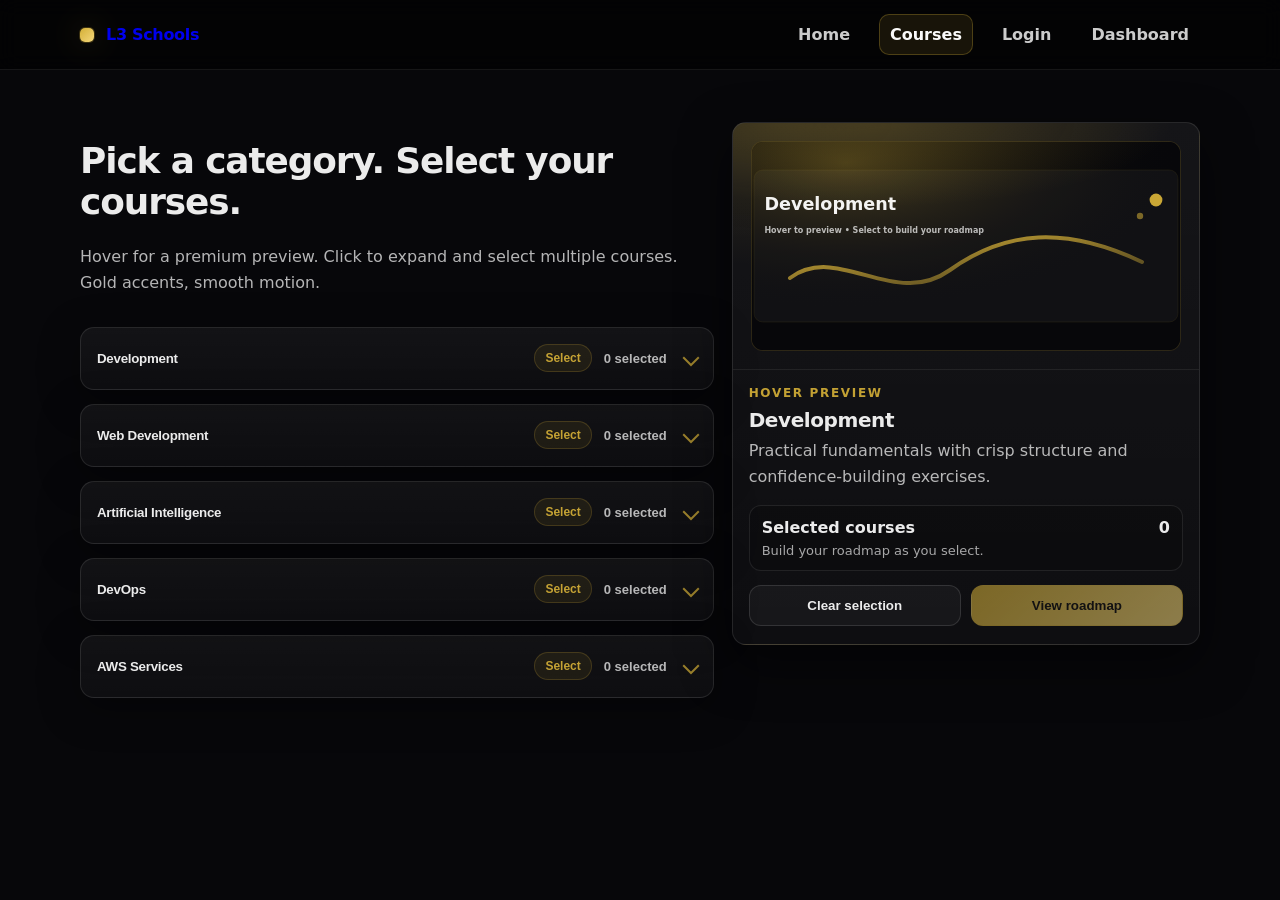
==== courses.html @ 48d01db5 "Base commit" ====
<!doctype html>
<html lang="en">
<head>
  <meta charset="UTF-8" />
  <meta name="viewport" content="width=device-width, initial-scale=1.0" />
  <title>L3 Schools | Courses</title>
  <link rel="stylesheet" href="courses/courses.css" />
</head>

<body>
  <header class="l3-topbar">
    <div class="l3-container l3-topbar__inner">
      <a class="l3-brand" href="index.html" aria-label="L3 Schools home">
        <span class="l3-brand__mark" aria-hidden="true"></span>
        <span class="l3-brand__text">L3 Schools</span>
      </a>

      <nav class="l3-nav" aria-label="Primary">
        <a class="l3-nav__link" href="index.html">Home</a>
        <a class="l3-nav__link" href="courses.html" aria-current="page">Courses</a>
        <a class="l3-nav__link" href="login.html">Login</a>
        <a class="l3-nav__link" href="dashboard.html">Dashboard</a>
      </nav>
    </div>
  </header>

  <main class="l3-main">
    <section class="l3-courses" aria-labelledby="courses-title">
      <div class="l3-container l3-courses__grid">
        <div class="l3-categories" role="list" aria-label="Course categories">
          <h1 id="courses-title" class="l3-page-title">Pick a category. Select your courses.</h1>
          <p class="l3-page-subtitle">
            Hover for a premium preview. Click to expand and select multiple courses. Gold accents, smooth motion.
          </p>

          <article class="l3-cat" role="listitem" data-category="development">
            <button class="l3-cat__btn" type="button" aria-expanded="false" aria-controls="panel-development">
              <span class="l3-cat__name">Development</span>
              <span class="l3-cat__pill" aria-hidden="true">Select</span>
              <span class="l3-cat__count" data-count-for="development">0 selected</span>
              <span class="l3-cat__chev" aria-hidden="true"></span>
            </button>

            <div class="l3-cat__panel" id="panel-development" aria-hidden="true">
              <div class="l3-cat__list" role="group" aria-label="Development courses">
                <label class="l3-check">
                  <input type="checkbox" class="l3-course" data-category="development" value="Python for Beginners" />
                  <span class="l3-check__box" aria-hidden="true"></span>
                  <span class="l3-check__label">Python for Beginners</span>
                </label>

                <label class="l3-check">
                  <input type="checkbox" class="l3-course" data-category="development" value="C Fundamentals" />
                  <span class="l3-check__box" aria-hidden="true"></span>
                  <span class="l3-check__label">C Fundamentals</span>
                </label>

                <label class="l3-check">
                  <input type="checkbox" class="l3-course" data-category="development" value="C++ OOP & Clean Code" />
                  <span class="l3-check__box" aria-hidden="true"></span>
                  <span class="l3-check__label">C++ OOP & Clean Code</span>
                </label>

                <label class="l3-check">
                  <input type="checkbox" class="l3-course" data-category="development" value="Algorithms (DSA) with C++" />
                  <span class="l3-check__box" aria-hidden="true"></span>
                  <span class="l3-check__label">Algorithms (DSA) with C++</span>
                </label>

                <label class="l3-check">
                  <input type="checkbox" class="l3-course" data-category="development" value="System Design Basics" />
                  <span class="l3-check__box" aria-hidden="true"></span>
                  <span class="l3-check__label">System Design Basics</span>
                </label>
              </div>
            </div>
          </article>

          <article class="l3-cat" role="listitem" data-category="webdev">
            <button class="l3-cat__btn" type="button" aria-expanded="false" aria-controls="panel-webdev">
              <span class="l3-cat__name">Web Development</span>
              <span class="l3-cat__pill" aria-hidden="true">Select</span>
              <span class="l3-cat__count" data-count-for="webdev">0 selected</span>
              <span class="l3-cat__chev" aria-hidden="true"></span>
            </button>

            <div class="l3-cat__panel" id="panel-webdev" aria-hidden="true">
              <div class="l3-cat__list" role="group" aria-label="Web Development courses">
                <label class="l3-check">
                  <input type="checkbox" class="l3-course" data-category="webdev" value="HTML & CSS Mastery" />
                  <span class="l3-check__box" aria-hidden="true"></span>
                  <span class="l3-check__label">HTML & CSS Mastery</span>
                </label>

                <label class="l3-check">
                  <input type="checkbox" class="l3-course" data-category="webdev" value="JavaScript for Interfaces" />
                  <span class="l3-check__box" aria-hidden="true"></span>
                  <span class="l3-check__label">JavaScript for Interfaces</span>
                </label>

                <label class="l3-check">
                  <input type="checkbox" class="l3-course" data-category="webdev" value="React Fundamentals" />
                  <span class="l3-check__box" aria-hidden="true"></span>
                  <span class="l3-check__label">React Fundamentals</span>
                </label>

                <label class="l3-check">
                  <input type="checkbox" class="l3-course" data-category="webdev" value="API Integration (REST)" />
                  <span class="l3-check__box" aria-hidden="true"></span>
                  <span class="l3-check__label">API Integration (REST)</span>
                </label>
              </div>
            </div>
          </article>

          <article class="l3-cat" role="listitem" data-category="ai">
            <button class="l3-cat__btn" type="button" aria-expanded="false" aria-controls="panel-ai">
              <span class="l3-cat__name">Artificial Intelligence</span>
              <span class="l3-cat__pill" aria-hidden="true">Select</span>
              <span class="l3-cat__count" data-count-for="ai">0 selected</span>
              <span class="l3-cat__chev" aria-hidden="true"></span>
            </button>

            <div class="l3-cat__panel" id="panel-ai" aria-hidden="true">
              <div class="l3-cat__list" role="group" aria-label="Artificial Intelligence courses">
                <label class="l3-check">
                  <input type="checkbox" class="l3-course" data-category="ai" value="Machine Learning Essentials" />
                  <span class="l3-check__box" aria-hidden="true"></span>
                  <span class="l3-check__label">Machine Learning Essentials</span>
                </label>

                <label class="l3-check">
                  <input type="checkbox" class="l3-course" data-category="ai" value="Deep Learning Fundamentals" />
                  <span class="l3-check__box" aria-hidden="true"></span>
                  <span class="l3-check__label">Deep Learning Fundamentals</span>
                </label>

                <label class="l3-check">
                  <input type="checkbox" class="l3-course" data-category="ai" value="NLP & Text Models" />
                  <span class="l3-check__box" aria-hidden="true"></span>
                  <span class="l3-check__label">NLP & Text Models</span>
                </label>

                <label class="l3-check">
                  <input type="checkbox" class="l3-course" data-category="ai" value="Computer Vision Basics" />
                  <span class="l3-check__box" aria-hidden="true"></span>
                  <span class="l3-check__label">Computer Vision Basics</span>
                </label>
              </div>
            </div>
          </article>

          <article class="l3-cat" role="listitem" data-category="devops">
            <button class="l3-cat__btn" type="button" aria-expanded="false" aria-controls="panel-devops">
              <span class="l3-cat__name">DevOps</span>
              <span class="l3-cat__pill" aria-hidden="true">Select</span>
              <span class="l3-cat__count" data-count-for="devops">0 selected</span>
              <span class="l3-cat__chev" aria-hidden="true"></span>
            </button>

            <div class="l3-cat__panel" id="panel-devops" aria-hidden="true">
              <div class="l3-cat__list" role="group" aria-label="DevOps courses">
                <label class="l3-check">
                  <input type="checkbox" class="l3-course" data-category="devops" value="CI/CD with Pipelines" />
                  <span class="l3-check__box" aria-hidden="true"></span>
                  <span class="l3-check__label">CI/CD with Pipelines</span>
                </label>

                <label class="l3-check">
                  <input type="checkbox" class="l3-course" data-category="devops" value="Docker Essentials" />
                  <span class="l3-check__box" aria-hidden="true"></span>
                  <span class="l3-check__label">Docker Essentials</span>
                </label>

                <label class="l3-check">
                  <input type="checkbox" class="l3-course" data-category="devops" value="Kubernetes Starter" />
                  <span class="l3-check__box" aria-hidden="true"></span>
                  <span class="l3-check__label">Kubernetes Starter</span>
                </label>

                <label class="l3-check">
                  <input type="checkbox" class="l3-course" data-category="devops" value="Monitoring & Observability" />
                  <span class="l3-check__box" aria-hidden="true"></span>
                  <span class="l3-check__label">Monitoring & Observability</span>
                </label>
              </div>
            </div>
          </article>

          <article class="l3-cat" role="listitem" data-category="aws">
            <button class="l3-cat__btn" type="button" aria-expanded="false" aria-controls="panel-aws">
              <span class="l3-cat__name">AWS Services</span>
              <span class="l3-cat__pill" aria-hidden="true">Select</span>
              <span class="l3-cat__count" data-count-for="aws">0 selected</span>
              <span class="l3-cat__chev" aria-hidden="true"></span>
            </button>

            <div class="l3-cat__panel" id="panel-aws" aria-hidden="true">
              <div class="l3-cat__list" role="group" aria-label="AWS Services courses">
                <label class="l3-check">
                  <input type="checkbox" class="l3-course" data-category="aws" value="AWS IAM & Access Control" />
                  <span class="l3-check__box" aria-hidden="true"></span>
                  <span class="l3-check__label">AWS IAM & Access Control</span>
                </label>

                <label class="l3-check">
                  <input type="checkbox" class="l3-course" data-category="aws" value="EC2 & Networking Essentials" />
                  <span class="l3-check__box" aria-hidden="true"></span>
                  <span class="l3-check__label">EC2 & Networking Essentials</span>
                </label>

                <label class="l3-check">
                  <input type="checkbox" class="l3-course" data-category="aws" value="S3 Storage & Lifecycle" />
                  <span class="l3-check__box" aria-hidden="true"></span>
                  <span class="l3-check__label">S3 Storage & Lifecycle</span>
                </label>

                <label class="l3-check">
                  <input type="checkbox" class="l3-course" data-category="aws" value="Serverless with Lambda" />
                  <span class="l3-check__box" aria-hidden="true"></span>
                  <span class="l3-check__label">Serverless with Lambda</span>
                </label>

                <label class="l3-check">
                  <input type="checkbox" class="l3-course" data-category="aws" value="CloudWatch & Alerts" />
                  <span class="l3-check__box" aria-hidden="true"></span>
                  <span class="l3-check__label">CloudWatch & Alerts</span>
                </label>
              </div>
            </div>
          </article>
        </div>

        <aside class="l3-preview" aria-live="polite">
          <div class="l3-preview__card">
            <div class="l3-preview__media">
              <img
                id="l3-previewImage"
                class="l3-preview__img"
                alt="Course category preview"
                src=""
              />
              <div class="l3-preview__glow" aria-hidden="true"></div>
            </div>

            <div class="l3-preview__content">
              <p class="l3-preview__kicker">Hover preview</p>
              <h2 id="l3-previewTitle" class="l3-preview__title">Development</h2>
              <p id="l3-previewSubtitle" class="l3-preview__subtitle">
                Practical developer fundamentals with gold-standard structure.
              </p>

              <div class="l3-selected" role="status">
                <div class="l3-selected__row">
                  <span>Selected courses</span>
                  <strong id="l3-selectedCount">0</strong>
                </div>
                <div class="l3-selected__hint">Build your roadmap as you select.</div>
              </div>

              <div class="l3-preview__actions">
                <button id="l3-clearBtn" class="l3-btn l3-btn--ghost" type="button">
                  Clear selection
                </button>
                <button id="l3-viewBtn" class="l3-btn" type="button" disabled>
                  View roadmap
                </button>
              </div>
            </div>
          </div>
        </aside>
      </div>
    </section>
  </main>

  <script src="courses/courses.js"></script>
</body>
</html>
---- courses/courses.css ----
:root{
  --l3-bg: #07070a;
  --l3-surface: rgba(255,255,255,0.04);
  --l3-surface-2: rgba(255,255,255,0.06);
  --l3-border: rgba(255,255,255,0.10);
  --l3-text: rgba(255,255,255,0.92);
  --l3-muted: rgba(255,255,255,0.70);

  --l3-gold: #d4af37;
  --l3-gold-2: #f4d77a;

  --l3-radius: 14px;
  --l3-radius-sm: 12px;

  --l3-shadow: 0 18px 50px rgba(0,0,0,0.55);
  --l3-ease: cubic-bezier(.22,.61,.36,1);

  --l3-container: 1120px;
}

*{ box-sizing: border-box; }
html, body{ height: 100%; }
body{
  margin: 0;
  background: var(--l3-bg);
  color: var(--l3-text);
  font-family: ui-sans-serif, system-ui, -apple-system, Segoe UI, Roboto, Arial, sans-serif;
  overflow-x: clip;
}

.l3-container{
  width: min(92vw, var(--l3-container));
  margin-inline: auto;
}

.l3-main{
  padding: clamp(18px, 3vw, 34px) 0 80px;
}

/* Topbar */
.l3-topbar{
  position: sticky;
  top: 0;
  z-index: 50;
  backdrop-filter: blur(10px);
  background: rgba(0,0,0,0.55);
  border-bottom: 1px solid rgba(255,255,255,0.08);
}
.l3-topbar__inner{
  display: flex;
  align-items: center;
  justify-content: space-between;
  padding: 14px 0;
  gap: 16px;
}

.l3-brand{
  display: inline-flex;
  align-items: center;
  gap: 12px;
  text-decoration: none;
}
.l3-brand__mark{
  width: 14px;
  height: 14px;
  border-radius: 5px;
  background: linear-gradient(135deg, var(--l3-gold), var(--l3-gold-2));
  box-shadow: 0 0 0 1px rgba(212,175,55,0.25), 0 0 30px rgba(212,175,55,0.25);
}
.l3-brand__text{
  font-weight: 800;
  letter-spacing: -0.02em;
}

.l3-nav{
  display: flex;
  flex-wrap: wrap;
  gap: 18px;
  align-items: center;
}
.l3-nav__link{
  color: rgba(255,255,255,0.80);
  text-decoration: none;
  font-weight: 600;
  padding: 10px 10px;
  border-radius: 10px;
  transition: color 180ms var(--l3-ease), background 180ms var(--l3-ease), border-color 180ms var(--l3-ease);
  border: 1px solid transparent;
}
.l3-nav__link:hover{
  color: rgba(255,255,255,0.95);
  border-color: rgba(212,175,55,0.22);
  background: rgba(212,175,55,0.06);
}
.l3-nav__link[aria-current="page"]{
  color: rgba(255,255,255,0.98);
  border-color: rgba(212,175,55,0.28);
  background: rgba(212,175,55,0.10);
}

/* Courses layout */
.l3-courses__grid{
  display: grid;
  grid-template-columns: 1.15fr 0.85fr;
  gap: 18px;
  align-items: start;
  margin-top: 18px;
}

.l3-page-title{
  margin: 18px 0 8px;
  font-size: clamp(26px, 2.8vw, 42px);
  letter-spacing: -0.03em;
}
.l3-page-subtitle{
  margin: 0 0 18px;
  color: var(--l3-muted);
  line-height: 1.6;
  max-width: 70ch;
}

/* Category cards */
.l3-categories{
  display: flex;
  flex-direction: column;
  gap: 14px;
}

.l3-cat{
  position: relative;
  background: linear-gradient(180deg, rgba(255,255,255,0.05), rgba(255,255,255,0.03));
  border: 1px solid var(--l3-border);
  border-radius: var(--l3-radius);
  box-shadow: 0 10px 40px rgba(0,0,0,0.35);
  overflow: hidden;

  /* Hover flows */
  transform: translateZ(0);
}
.l3-cat::before{
  content: "";
  position: absolute;
  inset: -2px;
  opacity: 0;
  pointer-events: none;
  background: linear-gradient(
    110deg,
    transparent 0%,
    rgba(212,175,55,0.0) 30%,
    rgba(212,175,55,0.55) 50%,
    rgba(212,175,55,0.0) 70%,
    transparent 100%
  );
  transform: translateX(-60%);
}
.l3-cat:hover::before,
.l3-cat:focus-within::before{
  opacity: 1;
  animation: l3-flow 1s var(--l3-ease) both;
}
@keyframes l3-flow{
  0%{ transform: translateX(-60%); opacity: 0.0; }
  15%{ opacity: 0.55; }
  100%{ transform: translateX(60%); opacity: 0.0; }
}

.l3-cat__btn{
  width: 100%;
  display: flex;
  align-items: center;
  justify-content: space-between;
  gap: 12px;

  padding: 16px 16px;
  background: transparent;
  border: 0;
  color: var(--l3-text);
  cursor: pointer;
}
.l3-cat__btn:focus-visible{
  outline: 3px solid rgba(212,175,55,0.35);
  outline-offset: 3px;
  border-radius: var(--l3-radius);
}

.l3-cat__name{
  font-weight: 800;
  letter-spacing: -0.02em;
}

.l3-cat__pill{
  font-weight: 700;
  font-size: 12px;
  color: rgba(212,175,55,0.92);
  border: 1px solid rgba(212,175,55,0.20);
  background: rgba(212,175,55,0.08);
  padding: 6px 10px;
  border-radius: 999px;
  margin-left: auto;
  white-space: nowrap;
}

.l3-cat__count{
  color: rgba(255,255,255,0.70);
  font-weight: 650;
  font-size: 13px;
  white-space: nowrap;
}

.l3-cat__chev{
  width: 12px;
  height: 12px;
  border-right: 2px solid rgba(212,175,55,0.70);
  border-bottom: 2px solid rgba(212,175,55,0.70);
  transform: rotate(45deg);
  transition: transform 240ms var(--l3-ease);
  margin-left: 6px;
}

/* Expand panel (smooth & accessible) */
.l3-cat__panel{
  max-height: 0;
  opacity: 0;
  overflow: hidden;
  pointer-events: none;
  transition: max-height 320ms var(--l3-ease), opacity 220ms var(--l3-ease);
  border-top: 1px solid rgba(255,255,255,0.07);
}

.l3-cat.is-open .l3-cat__panel{
  max-height: 520px;
  opacity: 1;
  pointer-events: auto;
}

.l3-cat.is-open .l3-cat__chev{
  transform: rotate(-135deg);
}

.l3-cat__list{
  padding: 14px 16px 16px;
  display: grid;
  gap: 10px;
}

/* Checkbox */
.l3-check{
  display: grid;
  grid-template-columns: 20px 1fr;
  align-items: center;
  gap: 10px;
  cursor: pointer;
  user-select: none;
  padding: 10px 12px;
  border-radius: 12px;
  border: 1px solid rgba(255,255,255,0.08);
  background: rgba(0,0,0,0.12);
  transition: border-color 200ms var(--l3-ease), background 200ms var(--l3-ease), transform 200ms var(--l3-ease);
}

.l3-check:hover{
  border-color: rgba(212,175,55,0.22);
  background: rgba(212,175,55,0.06);
  transform: translateY(-1px);
}

.l3-check input{
  position: absolute;
  opacity: 0;
  pointer-events: none;
}

.l3-check__box{
  width: 18px;
  height: 18px;
  border-radius: 6px;
  border: 1px solid rgba(255,255,255,0.18);
  background: rgba(255,255,255,0.04);
  box-shadow: inset 0 0 0 1px rgba(0,0,0,0.22);
  position: relative;
  transition: border-color 180ms var(--l3-ease), box-shadow 180ms var(--l3-ease), background 180ms var(--l3-ease);
}

.l3-check__label{
  font-weight: 650;
  color: rgba(255,255,255,0.86);
}

.l3-check input:focus-visible + .l3-check__box{
  outline: 3px solid rgba(212,175,55,0.35);
  outline-offset: 3px;
}

.l3-check input:checked + .l3-check__box{
  border-color: rgba(212,175,55,0.55);
  background: rgba(212,175,55,0.18);
  box-shadow: 0 0 0 1px rgba(212,175,55,0.22), 0 0 26px rgba(212,175,55,0.18);
}
.l3-check input:checked + .l3-check__box::after{
  content: "";
  position: absolute;
  left: 5px;
  top: 2.5px;
  width: 6px;
  height: 10px;
  border-right: 2px solid rgba(244,215,122,0.95);
  border-bottom: 2px solid rgba(244,215,122,0.95);
  transform: rotate(40deg);
}

/* Preview panel */
.l3-preview{
  position: sticky;
  top: 88px;
}

.l3-preview__card{
  background: radial-gradient(700px 260px at 10% 0%, rgba(212,175,55,0.14), transparent 55%),
              linear-gradient(180deg, rgba(255,255,255,0.06), rgba(255,255,255,0.03));
  border: 1px solid rgba(255,255,255,0.10);
  border-radius: var(--l3-radius);
  box-shadow: var(--l3-shadow);
  overflow: hidden;
}

.l3-preview__media{
  position: relative;
  padding: 18px;
  border-bottom: 1px solid rgba(255,255,255,0.07);
}

.l3-preview__img{
  width: 100%;
  height: 210px;
  display: block;
  object-fit: cover;
  border-radius: 12px;
  border: 1px solid rgba(212,175,55,0.16);
  background: rgba(0,0,0,0.25);
}

.l3-preview__glow{
  position: absolute;
  inset: 0;
  pointer-events: none;
  background: radial-gradient(500px 140px at 30% 0%, rgba(212,175,55,0.22), transparent 60%);
  opacity: 0.75;
}

.l3-preview__content{
  padding: 16px 16px 18px;
}

.l3-preview__kicker{
  margin: 0 0 8px;
  color: rgba(212,175,55,0.92);
  font-weight: 800;
  text-transform: uppercase;
  letter-spacing: 0.14em;
  font-size: 12px;
}

.l3-preview__title{
  margin: 0 0 6px;
  font-size: 20px;
  letter-spacing: -0.02em;
}

.l3-preview__subtitle{
  margin: 0 0 16px;
  color: var(--l3-muted);
  line-height: 1.6;
}

.l3-selected{
  border: 1px solid rgba(255,255,255,0.09);
  border-radius: 12px;
  background: rgba(0,0,0,0.18);
  padding: 12px 12px;
}

.l3-selected__row{
  display: flex;
  align-items: center;
  justify-content: space-between;
  gap: 12px;
  font-weight: 700;
}

.l3-selected__hint{
  margin-top: 6px;
  color: rgba(255,255,255,0.64);
  font-size: 13px;
}

.l3-preview__actions{
  display: flex;
  gap: 10px;
  margin-top: 14px;
}

.l3-btn{
  appearance: none;
  border: 1px solid rgba(212,175,55,0.30);
  background: linear-gradient(135deg, var(--l3-gold), var(--l3-gold-2));
  color: rgba(10,10,16,0.95);
  font-weight: 850;
  border-radius: 12px;
  padding: 12px 14px;
  cursor: pointer;
  transition: transform 220ms var(--l3-ease), filter 220ms var(--l3-ease), opacity 220ms var(--l3-ease);
  flex: 1;
}
.l3-btn:hover{ transform: translateY(-1px); filter: brightness(1.04); }
.l3-btn:active{ transform: translateY(0px); }
.l3-btn:disabled{
  cursor: not-allowed;
  opacity: 0.55;
  transform: none;
}

.l3-btn--ghost{
  background: rgba(255,255,255,0.04);
  color: var(--l3-text);
  border: 1px solid rgba(255,255,255,0.12);
  box-shadow: none;
}
.l3-btn--ghost:hover{
  border-color: rgba(212,175,55,0.22);
  background: rgba(212,175,55,0.06);
}

/* Responsive */
@media (max-width: 980px){
  .l3-courses__grid{
    grid-template-columns: 1fr;
  }
  .l3-preview{
    position: relative;
    top: unset;
  }
}

@media (prefers-reduced-motion: reduce){
  .l3-cat::before{ animation: none !important; }
  .l3-check{ transition: none; }
  .l3-preview__img{ transition: none; }
  .l3-cat__panel{ transition: none; }
}
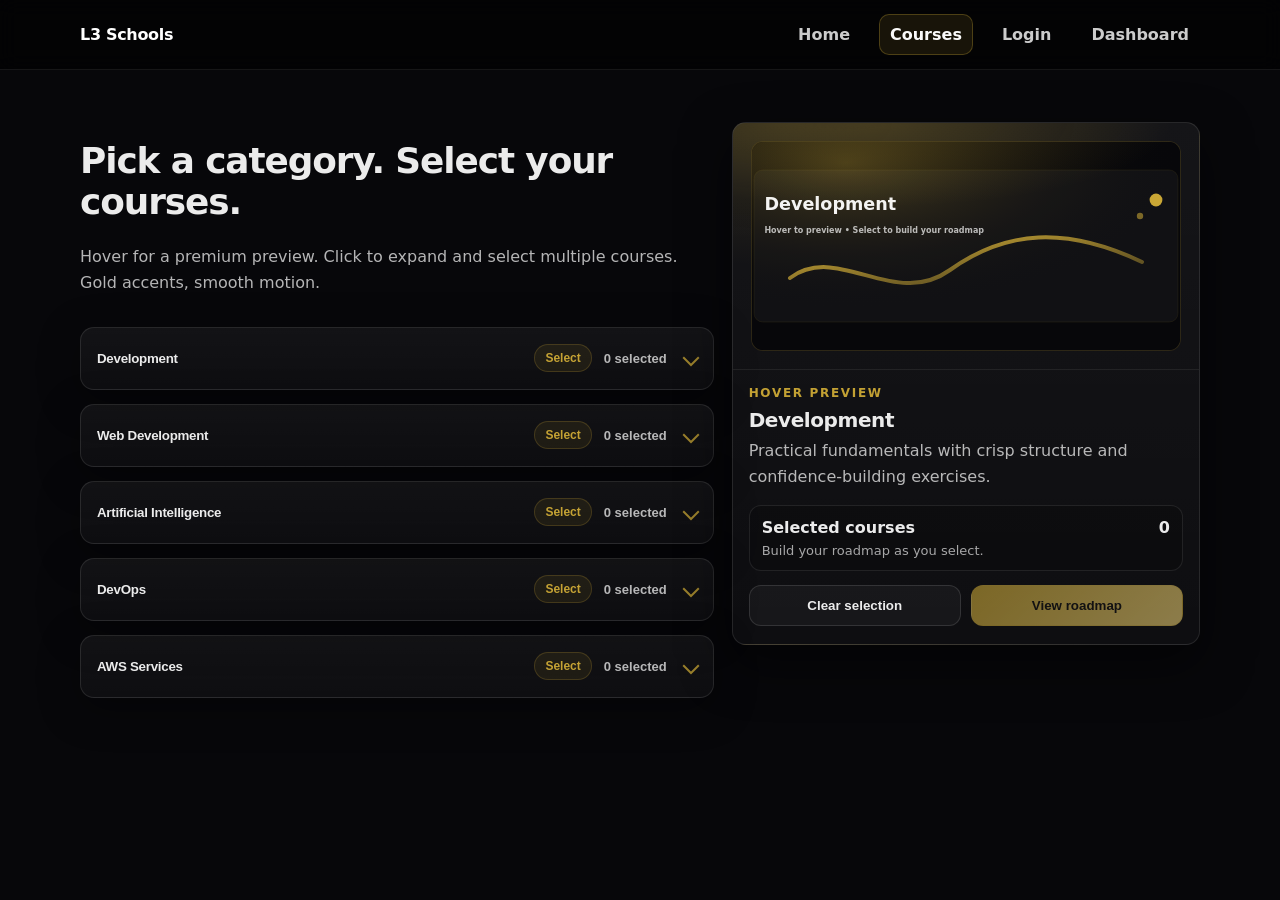
==== commit 6a624582: "final for now" ====
--- a/courses.html
+++ b/courses.html
@@ -11,7 +11,6 @@
   <header class="l3-topbar">
     <div class="l3-container l3-topbar__inner">
       <a class="l3-brand" href="index.html" aria-label="L3 Schools home">
-        <span class="l3-brand__mark" aria-hidden="true"></span>
         <span class="l3-brand__text">L3 Schools</span>
       </a>
 
--- a/courses/courses.css
+++ b/courses/courses.css
@@ -57,19 +57,12 @@
 .l3-brand{
   display: inline-flex;
   align-items: center;
-  gap: 12px;
   text-decoration: none;
-}
-.l3-brand__mark{
-  width: 14px;
-  height: 14px;
-  border-radius: 5px;
-  background: linear-gradient(135deg, var(--l3-gold), var(--l3-gold-2));
-  box-shadow: 0 0 0 1px rgba(212,175,55,0.25), 0 0 30px rgba(212,175,55,0.25);
 }
 .l3-brand__text{
   font-weight: 800;
   letter-spacing: -0.02em;
+  color: #fff;
 }
 
 .l3-nav{
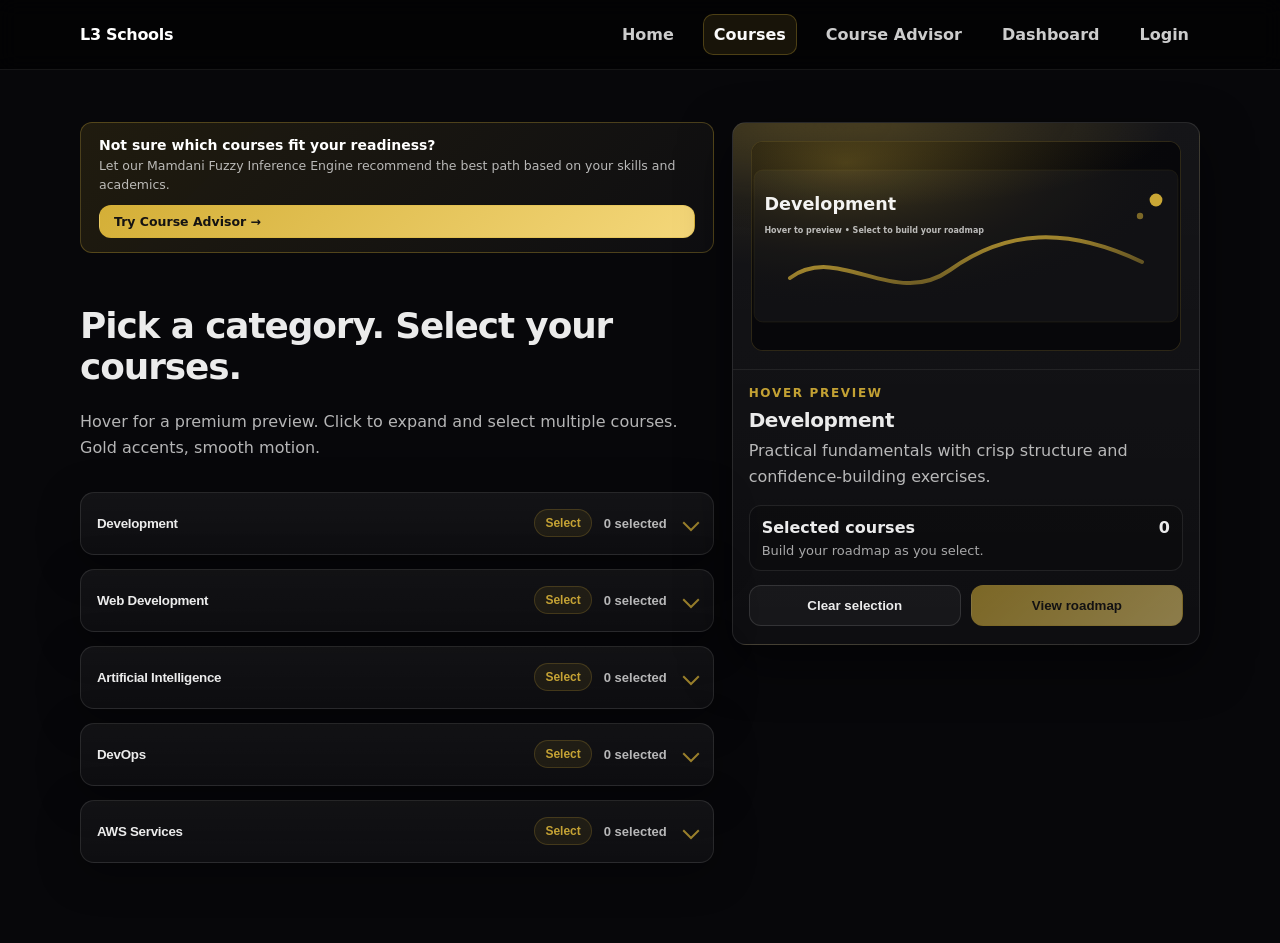
==== commit 5f74d454: "Final" ====
--- a/courses.html
+++ b/courses.html
@@ -17,8 +17,9 @@
       <nav class="l3-nav" aria-label="Primary">
         <a class="l3-nav__link" href="index.html">Home</a>
         <a class="l3-nav__link" href="courses.html" aria-current="page">Courses</a>
+        <a class="l3-nav__link" href="recommendations.html">Course Advisor</a>
+        <a class="l3-nav__link" href="dashboard.html">Dashboard</a>
         <a class="l3-nav__link" href="login.html">Login</a>
-        <a class="l3-nav__link" href="dashboard.html">Dashboard</a>
       </nav>
     </div>
   </header>
@@ -27,6 +28,14 @@
     <section class="l3-courses" aria-labelledby="courses-title">
       <div class="l3-container l3-courses__grid">
         <div class="l3-categories" role="list" aria-label="Course categories">
+          <aside class="l3-advisor-banner" style="display: flex; align-items: center; justify-content: space-between; flex-wrap: wrap; gap: 12px; padding: 14px 18px; margin-bottom: 20px; background: linear-gradient(135deg, rgba(212,175,55,0.12), rgba(255,255,255,0.03)); border: 1px solid rgba(212,175,55,0.3); border-radius: 12px;">
+            <div>
+              <strong style="color: #fff; font-size: 14px; display: block; margin-bottom: 2px;">Not sure which courses fit your readiness?</strong>
+              <span style="color: rgba(255,255,255,0.7); font-size: 12.5px;">Let our Mamdani Fuzzy Inference Engine recommend the best path based on your skills and academics.</span>
+            </div>
+            <a href="recommendations.html" class="l3-btn" style="padding: 8px 14px; font-size: 12.5px; text-decoration: none;">Try Course Advisor →</a>
+          </aside>
+
           <h1 id="courses-title" class="l3-page-title">Pick a category. Select your courses.</h1>
           <p class="l3-page-subtitle">
             Hover for a premium preview. Click to expand and select multiple courses. Gold accents, smooth motion.
--- a/courses/courses.css
+++ b/courses/courses.css
@@ -37,7 +37,6 @@
   padding: clamp(18px, 3vw, 34px) 0 80px;
 }
 
-/* Topbar */
 .l3-topbar{
   position: sticky;
   top: 0;
@@ -91,7 +90,6 @@
   background: rgba(212,175,55,0.10);
 }
 
-/* Courses layout */
 .l3-courses__grid{
   display: grid;
   grid-template-columns: 1.15fr 0.85fr;
@@ -112,7 +110,6 @@
   max-width: 70ch;
 }
 
-/* Category cards */
 .l3-categories{
   display: flex;
   flex-direction: column;
@@ -210,7 +207,6 @@
   margin-left: 6px;
 }
 
-/* Expand panel (smooth & accessible) */
 .l3-cat__panel{
   max-height: 0;
   opacity: 0;
@@ -236,7 +232,6 @@
   gap: 10px;
 }
 
-/* Checkbox */
 .l3-check{
   display: grid;
   grid-template-columns: 20px 1fr;
@@ -301,7 +296,6 @@
   transform: rotate(40deg);
 }
 
-/* Preview panel */
 .l3-preview{
   position: sticky;
   top: 88px;
@@ -423,7 +417,6 @@
   background: rgba(212,175,55,0.06);
 }
 
-/* Responsive */
 @media (max-width: 980px){
   .l3-courses__grid{
     grid-template-columns: 1fr;
